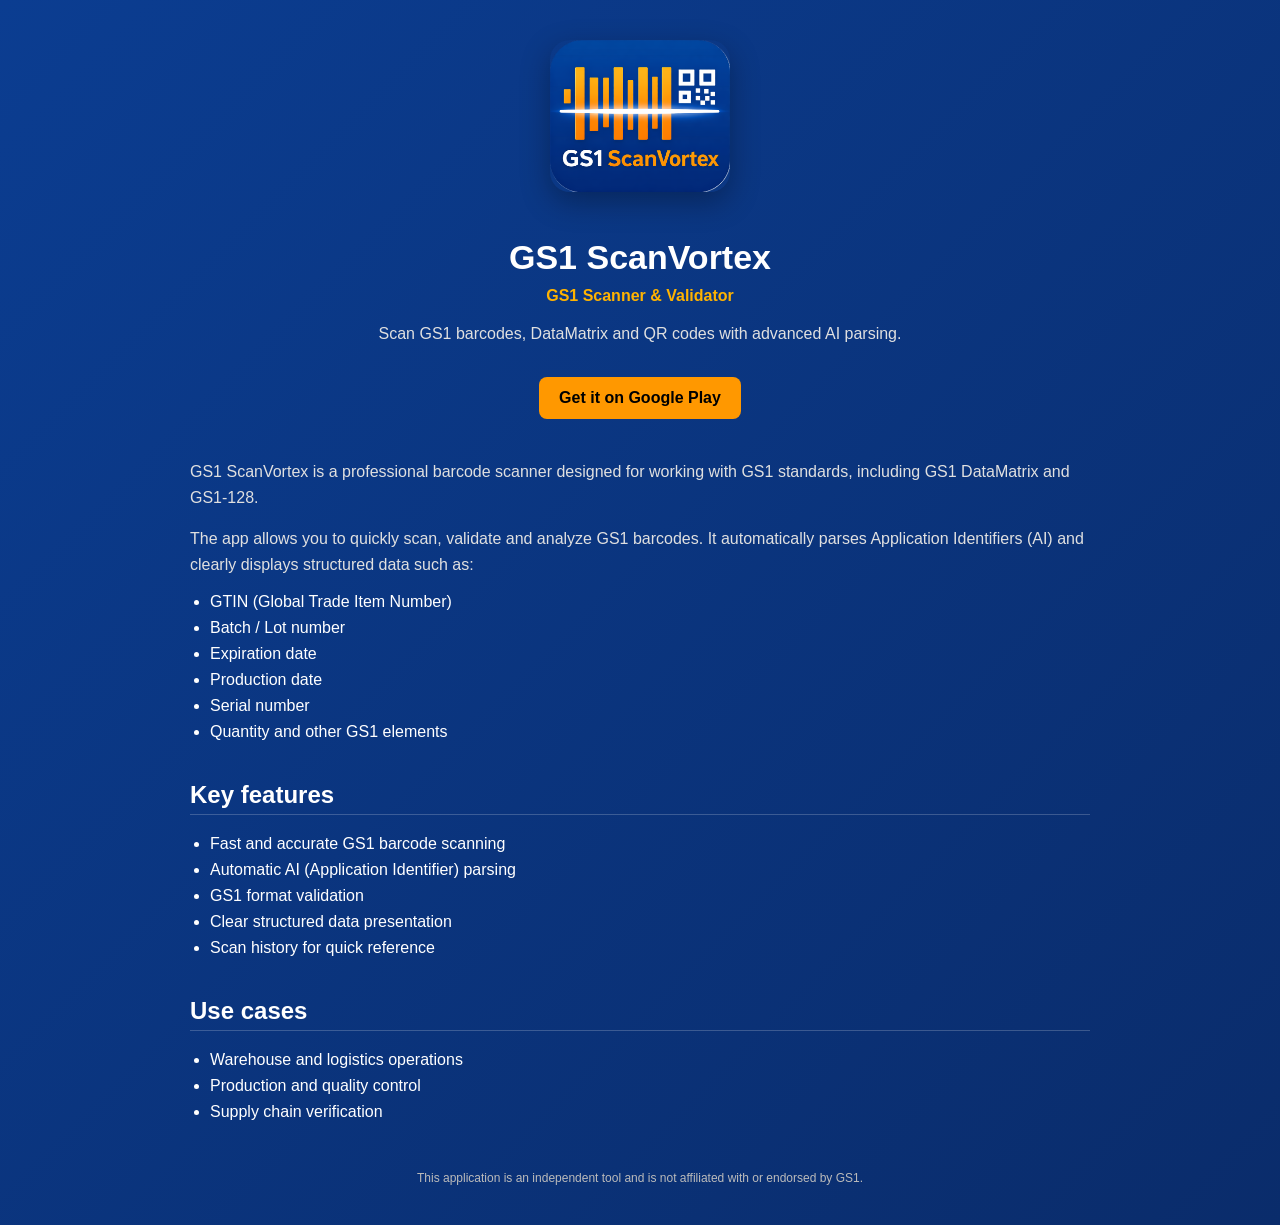
==== index.html @ d8eb54f7 "Add files via upload" ====
<!DOCTYPE html>
<html lang="en">
<head>
  <meta charset="UTF-8">
  <meta name="viewport" content="width=device-width, initial-scale=1.0">
  <title>GS1 ScanVortex</title>

  <style>
    body {
      margin: 0;
      font-family: Arial, sans-serif;
      background: linear-gradient(135deg, #0b3d91, #0a2c6b);
      color: white;
      text-align: center;
    }

    .container {
      max-width: 900px;
      margin: auto;
      padding: 40px 20px;
    }

    img {
      width: 180px;
      border-radius: 20px;
      margin-bottom: 20px;
      box-shadow: 0 10px 30px rgba(0,0,0,0.3);
    }

    h1 {
      margin-bottom: 10px;
      font-size: 34px;
    }

    .subtitle {
      color: #ffb300;
      font-weight: bold;
      margin-bottom: 10px;
    }

    p {
      line-height: 1.6;
      color: #e0e0e0;
    }

    .cta {
      margin-top: 20px;
    }

    .cta a {
      background: #ff9800;
      color: black;
      padding: 12px 20px;
      border-radius: 8px;
      text-decoration: none;
      font-weight: bold;
      display: inline-block;
      margin-top: 10px;
    }

    .section {
      margin-top: 40px;
      text-align: left;
    }

    h2 {
      border-bottom: 1px solid rgba(255,255,255,0.2);
      padding-bottom: 5px;
    }

    ul {
      padding-left: 20px;
    }

    li {
      margin-bottom: 8px;
    }

    .footer {
      margin-top: 50px;
      font-size: 12px;
      color: #bbb;
    }
  </style>
</head>
<body>

  <div class="container">

    <img src="appicon.png" alt="GS1 ScanVortex">

    <h1>GS1 ScanVortex</h1>

    <div class="subtitle">
      GS1 Scanner & Validator
    </div>

    <p>
      Scan GS1 barcodes, DataMatrix and QR codes with advanced AI parsing.
    </p>

    <div class="cta">
      <a href="https://play.google.com/store/apps/details?id=com.scanvertex.gs1" target="_blank">Get it on Google Play</a>
    </div>

    <div class="section">
      <p>
        GS1 ScanVortex is a professional barcode scanner designed for working with GS1 standards,
        including GS1 DataMatrix and GS1-128.
      </p>

      <p>
        The app allows you to quickly scan, validate and analyze GS1 barcodes. It automatically parses
        Application Identifiers (AI) and clearly displays structured data such as:
      </p>

      <ul>
        <li>GTIN (Global Trade Item Number)</li>
        <li>Batch / Lot number</li>
        <li>Expiration date</li>
        <li>Production date</li>
        <li>Serial number</li>
        <li>Quantity and other GS1 elements</li>
      </ul>
    </div>

    <div class="section">
      <h2>Key features</h2>
      <ul>
        <li>Fast and accurate GS1 barcode scanning</li>
        <li>Automatic AI (Application Identifier) parsing</li>
        <li>GS1 format validation</li>
        <li>Clear structured data presentation</li>
        <li>Scan history for quick reference</li>
      </ul>
    </div>

    <div class="section">
      <h2>Use cases</h2>
      <ul>
        <li>Warehouse and logistics operations</li>
        <li>Production and quality control</li>
        <li>Supply chain verification</li>
      </ul>
    </div>

    <div class="footer">
      This application is an independent tool and is not affiliated with or endorsed by GS1.
    </div>

  </div>

</body>
</html>
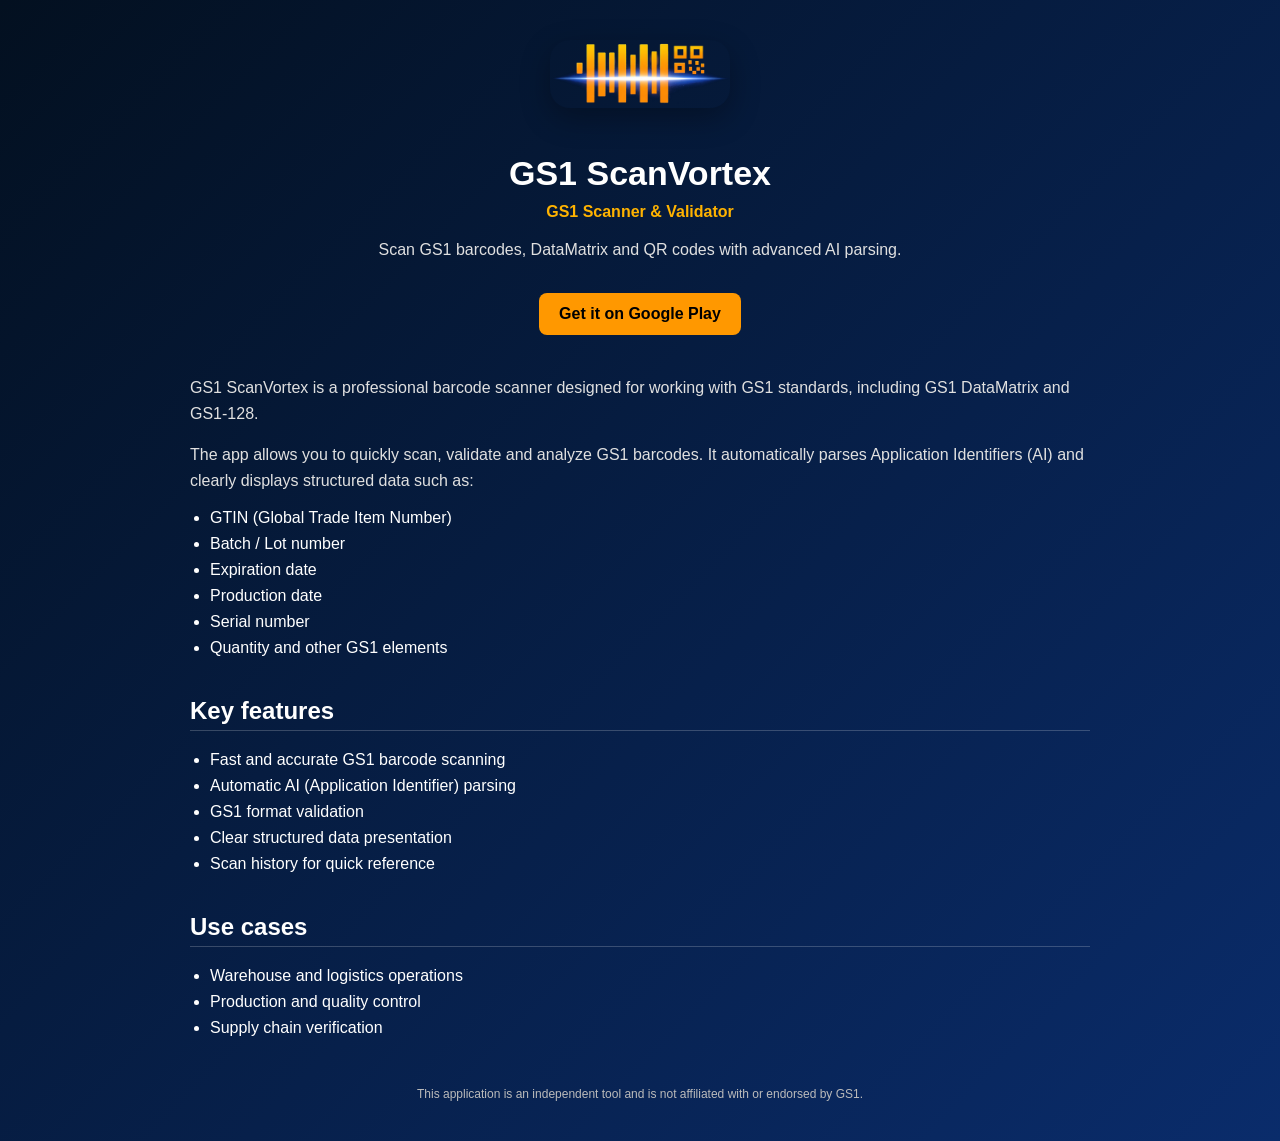
==== commit 478ea081: "Add files via upload" ====
--- a/index.html
+++ b/index.html
@@ -9,7 +9,7 @@
     body {
       margin: 0;
       font-family: Arial, sans-serif;
-      background: linear-gradient(135deg, #0b3d91, #0a2c6b);
+      background: linear-gradient(135deg, #031020, #0a2c6b);
       color: white;
       text-align: center;
     }
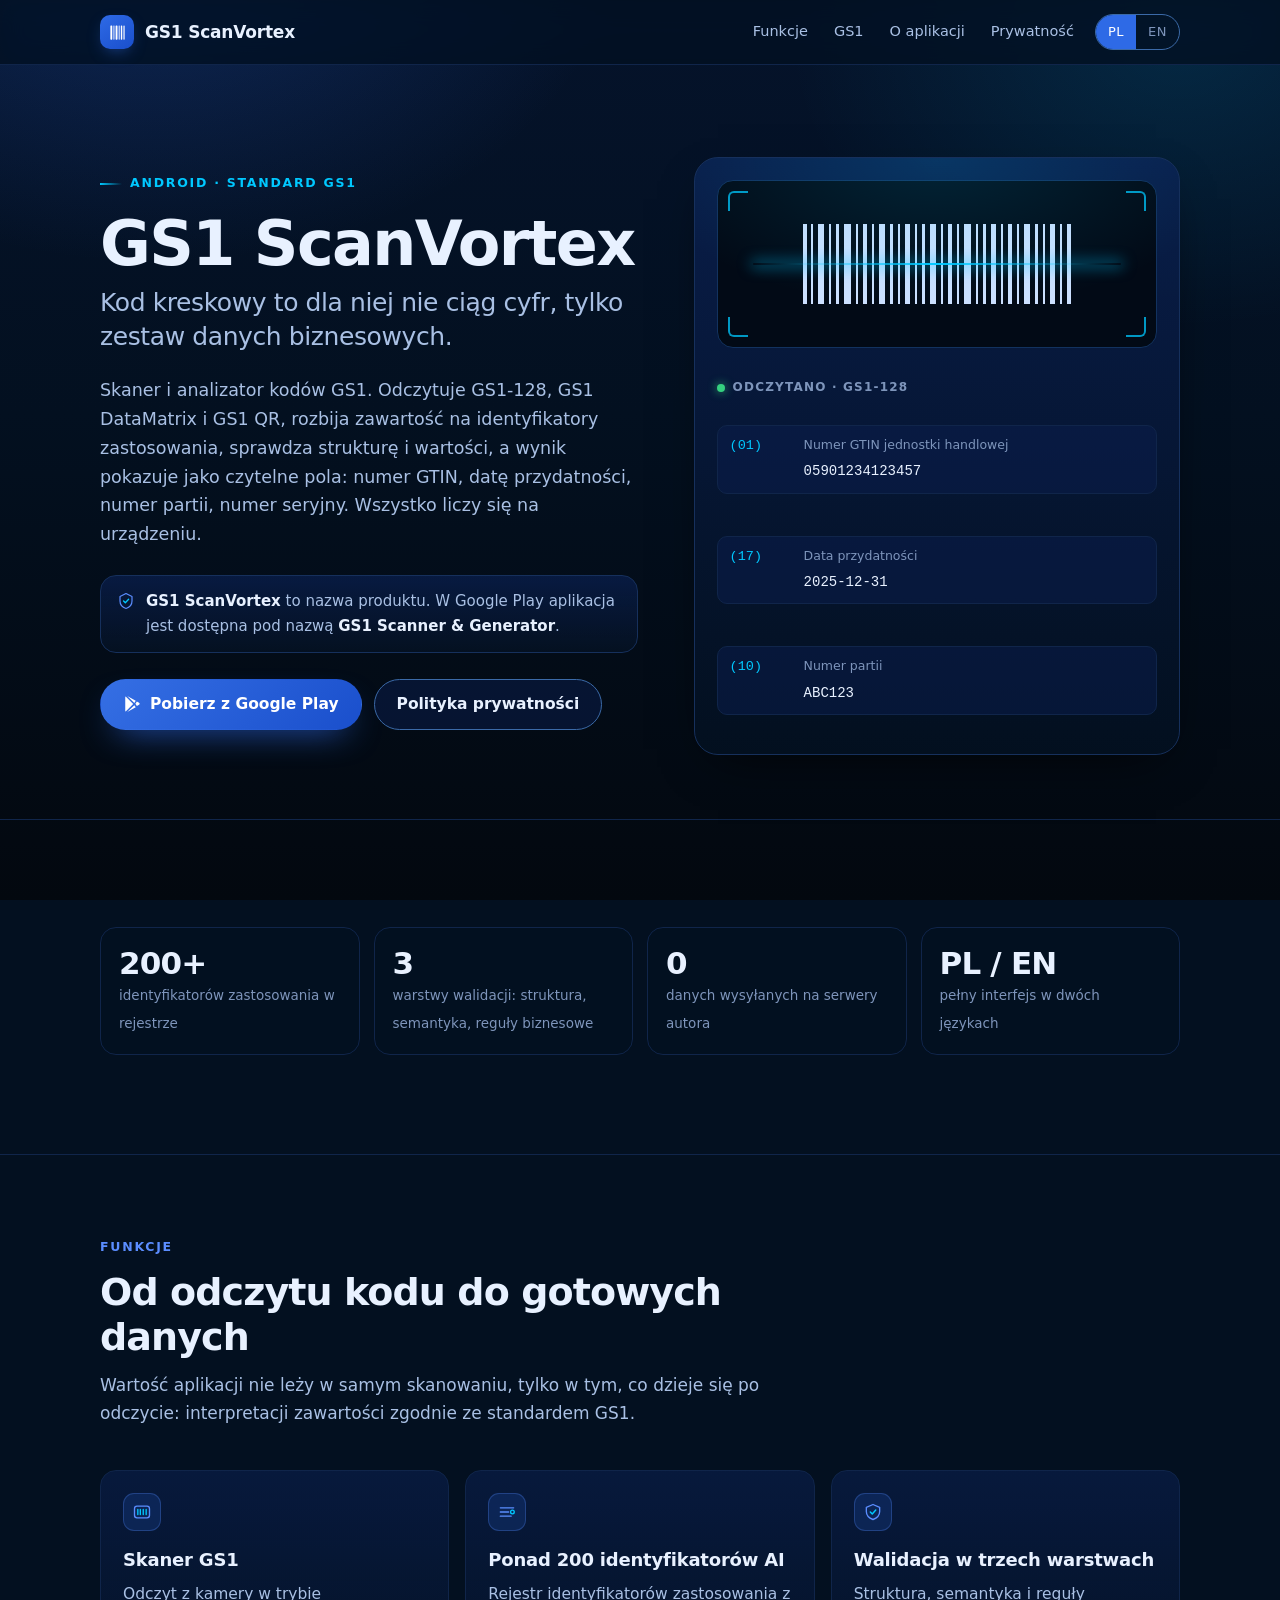
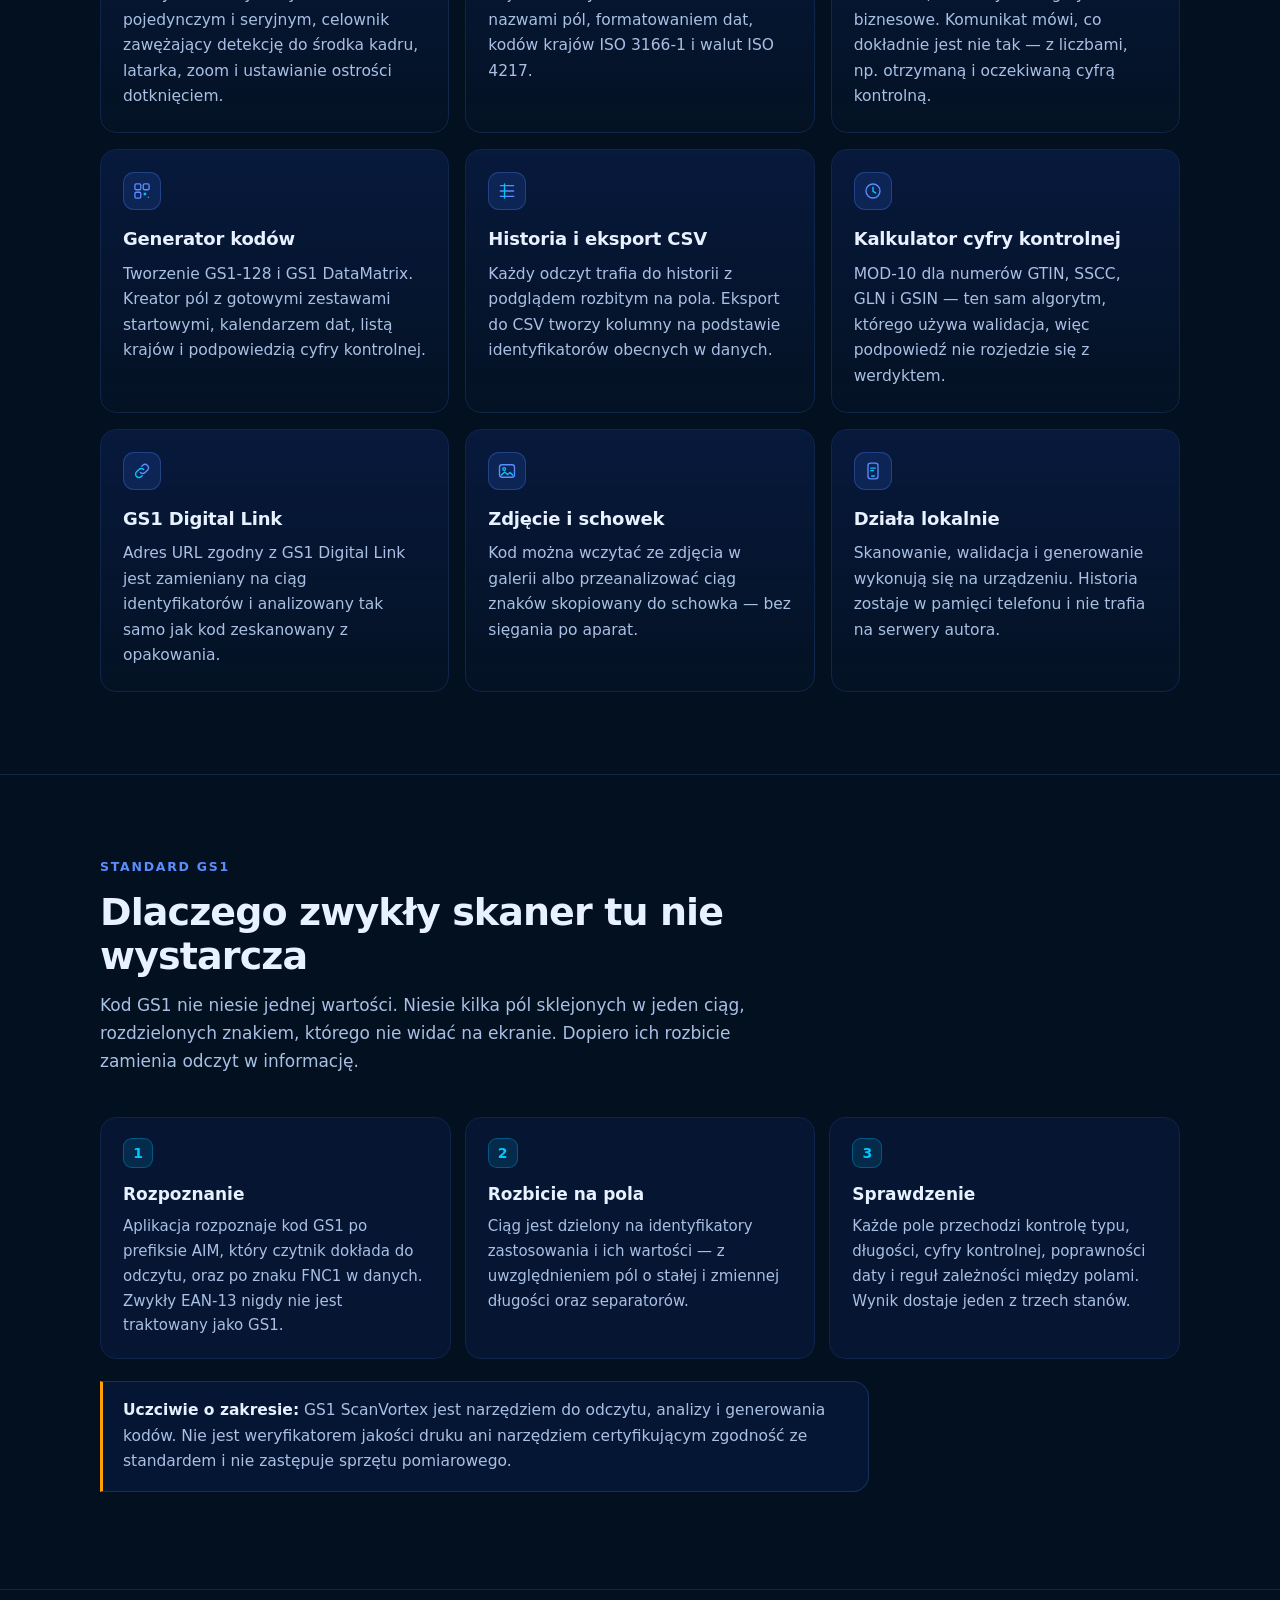
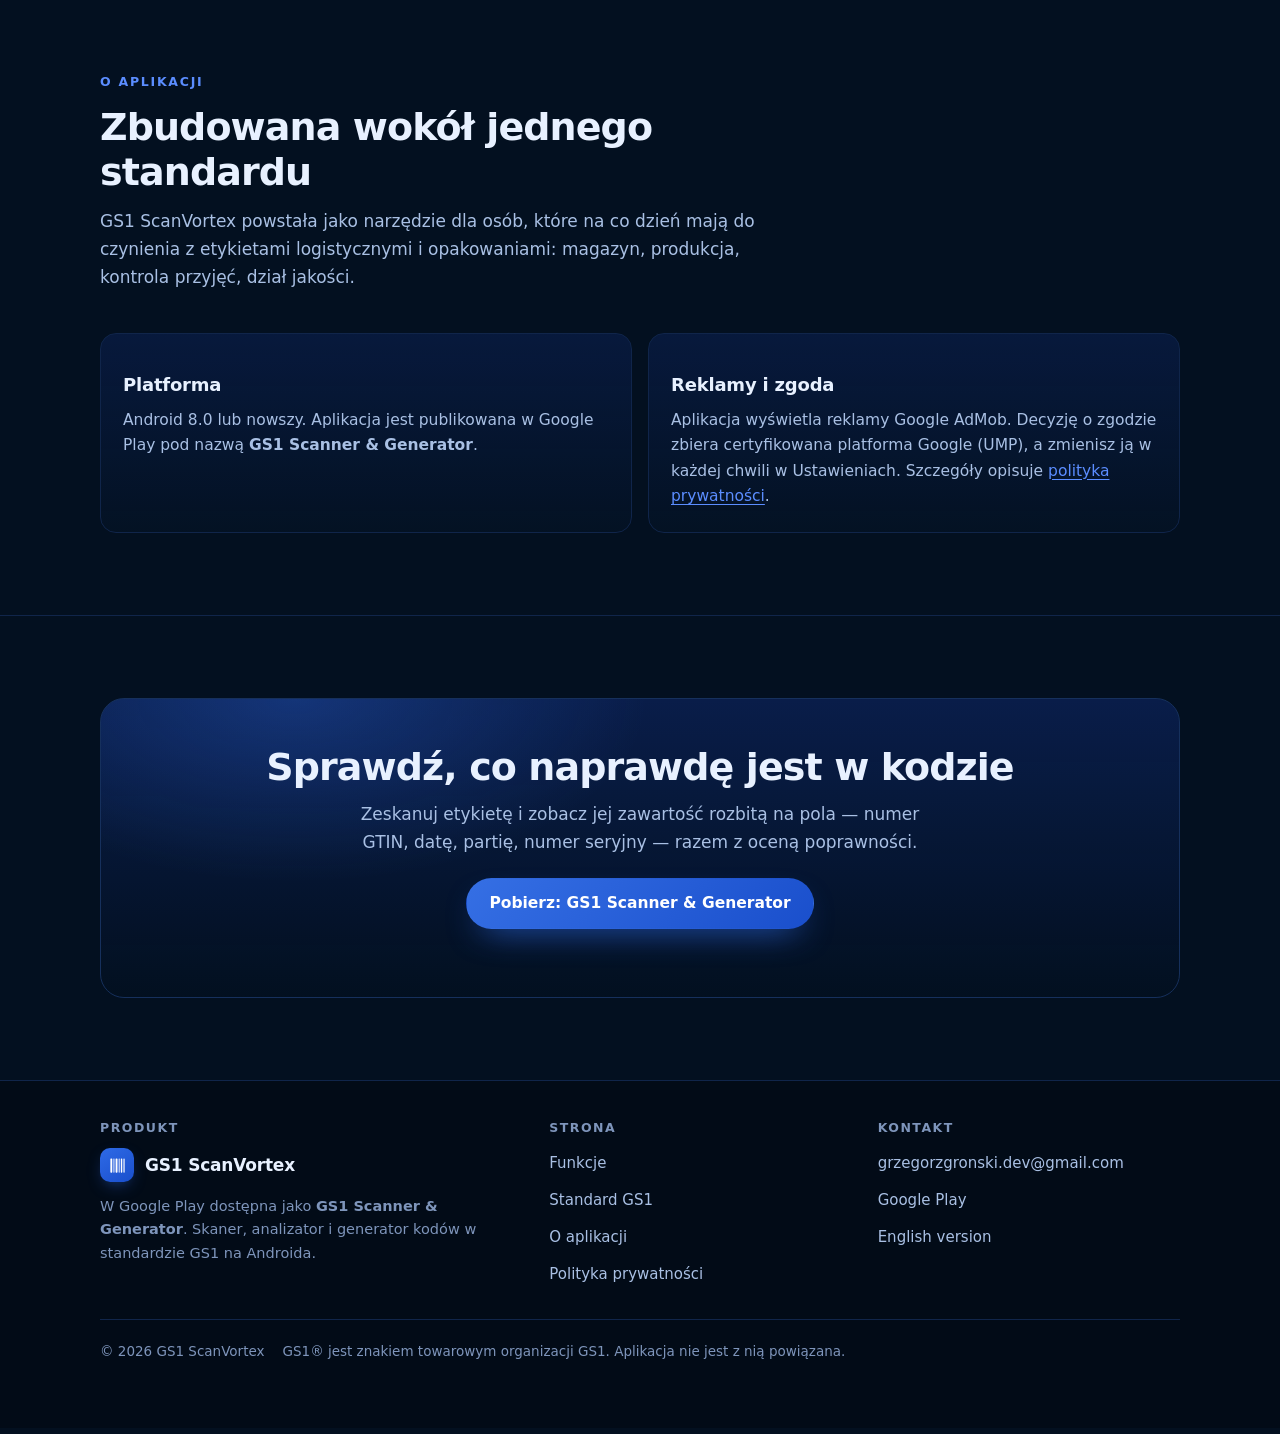
==== commit 4109e7c0: "Add files via upload" ====
--- a/index.html
+++ b/index.html
@@ -1,154 +1,367 @@
 <!DOCTYPE html>
-<html lang="en">
+<html lang="pl">
 <head>
-  <meta charset="UTF-8">
-  <meta name="viewport" content="width=device-width, initial-scale=1.0">
-  <title>GS1 ScanVortex</title>
-
-  <style>
-    body {
-      margin: 0;
-      font-family: Arial, sans-serif;
-      background: linear-gradient(135deg, #031020, #0a2c6b);
-      color: white;
-      text-align: center;
-    }
-
-    .container {
-      max-width: 900px;
-      margin: auto;
-      padding: 40px 20px;
-    }
-
-    img {
-      width: 180px;
-      border-radius: 20px;
-      margin-bottom: 20px;
-      box-shadow: 0 10px 30px rgba(0,0,0,0.3);
-    }
-
-    h1 {
-      margin-bottom: 10px;
-      font-size: 34px;
-    }
-
-    .subtitle {
-      color: #ffb300;
-      font-weight: bold;
-      margin-bottom: 10px;
-    }
-
-    p {
-      line-height: 1.6;
-      color: #e0e0e0;
-    }
-
-    .cta {
-      margin-top: 20px;
-    }
-
-    .cta a {
-      background: #ff9800;
-      color: black;
-      padding: 12px 20px;
-      border-radius: 8px;
-      text-decoration: none;
-      font-weight: bold;
-      display: inline-block;
-      margin-top: 10px;
-    }
-
-    .section {
-      margin-top: 40px;
-      text-align: left;
-    }
-
-    h2 {
-      border-bottom: 1px solid rgba(255,255,255,0.2);
-      padding-bottom: 5px;
-    }
-
-    ul {
-      padding-left: 20px;
-    }
-
-    li {
-      margin-bottom: 8px;
-    }
-
-    .footer {
-      margin-top: 50px;
-      font-size: 12px;
-      color: #bbb;
-    }
-  </style>
+<meta charset="utf-8">
+<meta name="viewport" content="width=device-width, initial-scale=1">
+<title>GS1 ScanVortex — skaner i generator kodów GS1 na Androida</title>
+<meta name="description" content="GS1 ScanVortex to skaner i analizator kodów GS1 na Androida: odczyt GS1-128, GS1 DataMatrix i GS1 QR, rozbicie na identyfikatory zastosowania, walidacja i generator. W Google Play jako GS1 Scanner &amp; Generator.">
+<meta name="color-scheme" content="dark">
+<meta name="theme-color" content="#031020">
+<link rel="icon" href="assets/favicon.svg" type="image/svg+xml">
+<link rel="stylesheet" href="assets/style.css">
+<link rel="alternate" hreflang="pl" href="index.html">
+<link rel="alternate" hreflang="en" href="en/index.html">
+<meta property="og:type" content="website">
+<meta property="og:title" content="GS1 ScanVortex — skaner i generator kodów GS1">
+<meta property="og:description" content="Odczyt i analiza kodów GS1 na Androidzie. W Google Play jako GS1 Scanner &amp; Generator.">
+<meta property="og:locale" content="pl_PL">
 </head>
 <body>
-
-  <div class="container">
-
-    <img src="appicon.png" alt="GS1 ScanVortex">
-
-    <h1>GS1 ScanVortex</h1>
-
-    <div class="subtitle">
-      GS1 Scanner & Validator
-    </div>
-
-    <p>
-      Scan GS1 barcodes, DataMatrix and QR codes with advanced AI parsing.
+<a class="skip" href="#main">Przejdź do treści</a>
+
+<header class="site-head">
+  <div class="shell head-row">
+    <a class="logo" href="index.html">
+      <span class="glyph" aria-hidden="true">
+        <svg viewBox="0 0 24 24"><g fill="#fff"><rect x="3" y="3" width="2.4" height="18" rx=".8"/><rect x="6.9" y="3" width="1.2" height="18" rx=".6"/><rect x="9.6" y="3" width="2.4" height="18" rx=".8"/><rect x="13.5" y="3" width="1.2" height="18" rx=".6"/><rect x="16.2" y="3" width="1.8" height="18" rx=".7"/><rect x="19.5" y="3" width="1.5" height="18" rx=".7"/></g></svg>
+      </span>
+      GS1 ScanVortex
+    </a>
+
+    <nav class="nav" aria-label="Główna">
+      <a href="#funkcje">Funkcje</a>
+      <a href="#gs1">GS1</a>
+      <a href="#o-aplikacji">O aplikacji</a>
+      <a href="privacy.html">Prywatność</a>
+      <span class="lang">
+        <a href="index.html" aria-current="true" hreflang="pl">PL</a>
+        <a href="en/index.html" hreflang="en">EN</a>
+      </span>
+    </nav>
+  </div>
+</header>
+
+<main id="main">
+
+  <!-- ------------------------------------------------------------- hero -->
+  <section class="hero">
+    <div class="shell hero-grid">
+      <div>
+        <p class="eyebrow">Android · standard GS1</p>
+        <h1>GS1 ScanVortex</h1>
+        <p class="h1-sub">Kod kreskowy to dla niej nie ciąg cyfr, tylko zestaw danych biznesowych.</p>
+        <p class="lead">
+          Skaner i analizator kodów GS1. Odczytuje GS1-128, GS1 DataMatrix i GS1 QR,
+          rozbija zawartość na identyfikatory zastosowania, sprawdza strukturę i wartości,
+          a wynik pokazuje jako czytelne pola: numer GTIN, datę przydatności, numer partii,
+          numer seryjny. Wszystko liczy się na urządzeniu.
+        </p>
+
+        <p class="store-note">
+          <svg viewBox="0 0 24 24" fill="none" aria-hidden="true"><path d="M12 2 4 6v6c0 5 3.4 8.6 8 10 4.6-1.4 8-5 8-10V6l-8-4Z" stroke="#5B8DFF" stroke-width="1.6" stroke-linejoin="round"/><path d="m8.8 12 2.3 2.3 4.4-4.6" stroke="#00C8FF" stroke-width="1.8" stroke-linecap="round" stroke-linejoin="round"/></svg>
+          <span>
+            <strong>GS1 ScanVortex</strong> to nazwa produktu.
+            W Google Play aplikacja jest dostępna pod nazwą
+            <strong>GS1 Scanner &amp; Generator</strong>.
+          </span>
+        </p>
+
+        <p class="cta-row">
+          <a class="btn btn-primary" href="https://play.google.com/store/apps/details?id=com.scanvertex.gs1" rel="noopener noreferrer" target="_blank">
+            <svg viewBox="0 0 24 24" fill="currentColor" aria-hidden="true"><path d="M3.6 2.1a1 1 0 0 0-.6.9v18a1 1 0 0 0 .6.9l10-9.9-10-9.9Zm11.5 8.4L5.6 1.2 17 7.6l-1.9 2.9Zm0 3 1.9 2.9L5.6 22.8l9.5-9.3ZM18.5 8.5l2.9 1.7a1.6 1.6 0 0 1 0 2.8l-2.9 1.7-2-3.1 2-3.1Z"/></svg>
+            Pobierz z Google Play
+          </a>
+          <a class="btn btn-ghost" href="privacy.html">Polityka prywatności</a>
+        </p>
+      </div>
+
+      <!-- Ilustracja: ramka skanowania + odczytane pola. Czysty SVG i CSS. -->
+      <div class="scan-art" aria-hidden="true">
+        <div class="scan-frame">
+          <span class="corner tl"></span><span class="corner tr"></span>
+          <span class="corner bl"></span><span class="corner br"></span>
+          <span class="scan-line"></span>
+          <svg class="bars" viewBox="0 0 280 88" role="presentation">
+            <g fill="#CCE0FF">
+              <rect x="6" y="4" width="4" height="80"/><rect x="14" y="4" width="2" height="80"/>
+              <rect x="21" y="4" width="6" height="80"/><rect x="32" y="4" width="2" height="80"/>
+              <rect x="39" y="4" width="3" height="80"/><rect x="47" y="4" width="7" height="80"/>
+              <rect x="59" y="4" width="2" height="80"/><rect x="66" y="4" width="4" height="80"/>
+              <rect x="75" y="4" width="2" height="80"/><rect x="82" y="4" width="6" height="80"/>
+              <rect x="93" y="4" width="3" height="80"/><rect x="101" y="4" width="2" height="80"/>
+              <rect x="108" y="4" width="5" height="80"/><rect x="118" y="4" width="2" height="80"/>
+              <rect x="125" y="4" width="3" height="80"/><rect x="133" y="4" width="6" height="80"/>
+              <rect x="144" y="4" width="2" height="80"/><rect x="151" y="4" width="4" height="80"/>
+              <rect x="160" y="4" width="2" height="80"/><rect x="167" y="4" width="7" height="80"/>
+              <rect x="179" y="4" width="2" height="80"/><rect x="186" y="4" width="3" height="80"/>
+              <rect x="194" y="4" width="5" height="80"/><rect x="204" y="4" width="2" height="80"/>
+              <rect x="211" y="4" width="4" height="80"/><rect x="220" y="4" width="2" height="80"/>
+              <rect x="227" y="4" width="6" height="80"/><rect x="238" y="4" width="3" height="80"/>
+              <rect x="246" y="4" width="2" height="80"/><rect x="253" y="4" width="5" height="80"/>
+              <rect x="263" y="4" width="2" height="80"/><rect x="270" y="4" width="4" height="80"/>
+            </g>
+          </svg>
+        </div>
+
+        <div class="parsed">
+          <p class="parsed-head"><span class="dot-ok"></span> Odczytano · GS1-128</p>
+          <p class="ai-row"><span class="ai">(01)</span><span><span class="label">Numer GTIN jednostki handlowej</span><span class="value">05901234123457</span></span></p>
+          <p class="ai-row"><span class="ai">(17)</span><span><span class="label">Data przydatności</span><span class="value">2025-12-31</span></span></p>
+          <p class="ai-row"><span class="ai">(10)</span><span><span class="label">Numer partii</span><span class="value">ABC123</span></span></p>
+        </div>
+      </div>
+    </div>
+  </section>
+
+  <!-- ------------------------------------------------------------ liczby -->
+  <section aria-label="Aplikacja w liczbach">
+    <div class="shell">
+      <div class="stats">
+        <p class="stat"><b>200+</b><span>identyfikatorów zastosowania w rejestrze</span></p>
+        <p class="stat"><b>3</b><span>warstwy walidacji: struktura, semantyka, reguły biznesowe</span></p>
+        <p class="stat"><b>0</b><span>danych wysyłanych na serwery autora</span></p>
+        <p class="stat"><b>PL / EN</b><span>pełny interfejs w dwóch językach</span></p>
+      </div>
+    </div>
+  </section>
+
+  <!-- ----------------------------------------------------------- funkcje -->
+  <section id="funkcje">
+    <div class="shell">
+      <div class="sec-head">
+        <p class="kicker">Funkcje</p>
+        <h2>Od odczytu kodu do gotowych danych</h2>
+        <p>
+          Wartość aplikacji nie leży w samym skanowaniu, tylko w tym, co dzieje się
+          po odczycie: interpretacji zawartości zgodnie ze standardem GS1.
+        </p>
+      </div>
+
+      <div class="grid cols-3">
+        <article class="card">
+          <span class="icon" aria-hidden="true"><svg viewBox="0 0 24 24" fill="none"><rect x="3" y="5" width="18" height="14" rx="3" stroke="#5B8DFF" stroke-width="1.6"/><path d="M7 9v6M10 9v6M13.5 9v6M17 9v6" stroke="#00C8FF" stroke-width="1.6" stroke-linecap="round"/></svg></span>
+          <h3>Skaner GS1</h3>
+          <p>
+            Odczyt z kamery w trybie pojedynczym i seryjnym, celownik zawężający detekcję
+            do środka kadru, latarka, zoom i ustawianie ostrości dotknięciem.
+          </p>
+        </article>
+
+        <article class="card">
+          <span class="icon" aria-hidden="true"><svg viewBox="0 0 24 24" fill="none"><path d="M4 7h16M4 12h10M4 17h13" stroke="#5B8DFF" stroke-width="1.6" stroke-linecap="round"/><circle cx="18.5" cy="12" r="2.2" stroke="#00C8FF" stroke-width="1.6"/></svg></span>
+          <h3>Ponad 200 identyfikatorów AI</h3>
+          <p>
+            Rejestr identyfikatorów zastosowania z nazwami pól, formatowaniem dat,
+            kodów krajów ISO 3166-1 i walut ISO 4217.
+          </p>
+        </article>
+
+        <article class="card">
+          <span class="icon" aria-hidden="true"><svg viewBox="0 0 24 24" fill="none"><path d="M12 3 4 6.4v5c0 4.6 3.2 7.9 8 9.6 4.8-1.7 8-5 8-9.6v-5L12 3Z" stroke="#5B8DFF" stroke-width="1.6" stroke-linejoin="round"/><path d="m8.8 12 2.3 2.3 4.2-4.6" stroke="#00C8FF" stroke-width="1.8" stroke-linecap="round" stroke-linejoin="round"/></svg></span>
+          <h3>Walidacja w trzech warstwach</h3>
+          <p>
+            Struktura, semantyka i reguły biznesowe. Komunikat mówi, co dokładnie jest nie tak —
+            z liczbami, np. otrzymaną i oczekiwaną cyfrą kontrolną.
+          </p>
+        </article>
+
+        <article class="card">
+          <span class="icon" aria-hidden="true"><svg viewBox="0 0 24 24" fill="none"><rect x="3.5" y="3.5" width="7" height="7" rx="1.5" stroke="#5B8DFF" stroke-width="1.6"/><rect x="13.5" y="3.5" width="7" height="7" rx="1.5" stroke="#5B8DFF" stroke-width="1.6"/><rect x="3.5" y="13.5" width="7" height="7" rx="1.5" stroke="#5B8DFF" stroke-width="1.6"/><path d="M14 14h3v3h-3zM19 19h1.5v1.5H19z" fill="#00C8FF"/></svg></span>
+          <h3>Generator kodów</h3>
+          <p>
+            Tworzenie GS1-128 i GS1 DataMatrix. Kreator pól z gotowymi zestawami startowymi,
+            kalendarzem dat, listą krajów i podpowiedzią cyfry kontrolnej.
+          </p>
+        </article>
+
+        <article class="card">
+          <span class="icon" aria-hidden="true"><svg viewBox="0 0 24 24" fill="none"><path d="M4 5.5h16M4 12h16M4 18.5h16" stroke="#5B8DFF" stroke-width="1.6" stroke-linecap="round"/><path d="M9 3.5v17" stroke="#00C8FF" stroke-width="1.6" stroke-linecap="round"/></svg></span>
+          <h3>Historia i eksport CSV</h3>
+          <p>
+            Każdy odczyt trafia do historii z podglądem rozbitym na pola. Eksport do CSV
+            tworzy kolumny na podstawie identyfikatorów obecnych w danych.
+          </p>
+        </article>
+
+        <article class="card">
+          <span class="icon" aria-hidden="true"><svg viewBox="0 0 24 24" fill="none"><circle cx="12" cy="12" r="8.4" stroke="#5B8DFF" stroke-width="1.6"/><path d="M12 7.4v5l3.2 1.9" stroke="#00C8FF" stroke-width="1.7" stroke-linecap="round" stroke-linejoin="round"/></svg></span>
+          <h3>Kalkulator cyfry kontrolnej</h3>
+          <p>
+            MOD-10 dla numerów GTIN, SSCC, GLN i GSIN — ten sam algorytm, którego używa
+            walidacja, więc podpowiedź nie rozjedzie się z werdyktem.
+          </p>
+        </article>
+
+        <article class="card">
+          <span class="icon" aria-hidden="true"><svg viewBox="0 0 24 24" fill="none"><path d="M10 13.8a4 4 0 0 0 5.7 0l2.8-2.8a4 4 0 0 0-5.7-5.7l-1.1 1.1" stroke="#5B8DFF" stroke-width="1.6" stroke-linecap="round"/><path d="M14 10.2a4 4 0 0 0-5.7 0l-2.8 2.8a4 4 0 1 0 5.7 5.7l1.1-1.1" stroke="#00C8FF" stroke-width="1.6" stroke-linecap="round"/></svg></span>
+          <h3>GS1 Digital Link</h3>
+          <p>
+            Adres URL zgodny z GS1 Digital Link jest zamieniany na ciąg identyfikatorów
+            i analizowany tak samo jak kod zeskanowany z opakowania.
+          </p>
+        </article>
+
+        <article class="card">
+          <span class="icon" aria-hidden="true"><svg viewBox="0 0 24 24" fill="none"><rect x="3" y="4.5" width="18" height="15" rx="3" stroke="#5B8DFF" stroke-width="1.6"/><circle cx="8.6" cy="9.6" r="1.7" stroke="#00C8FF" stroke-width="1.5"/><path d="m4.5 17.5 4.7-4.3 3.4 3 3-2.4 3.9 3.7" stroke="#00C8FF" stroke-width="1.6" stroke-linejoin="round"/></svg></span>
+          <h3>Zdjęcie i schowek</h3>
+          <p>
+            Kod można wczytać ze zdjęcia w galerii albo przeanalizować ciąg znaków
+            skopiowany do schowka — bez sięgania po aparat.
+          </p>
+        </article>
+
+        <article class="card">
+          <span class="icon" aria-hidden="true"><svg viewBox="0 0 24 24" fill="none"><rect x="6" y="2.6" width="12" height="18.8" rx="3" stroke="#5B8DFF" stroke-width="1.6"/><path d="M10.4 18h3.2" stroke="#00C8FF" stroke-width="1.6" stroke-linecap="round"/><path d="M9.2 8.4h5.6M9.2 11.4h3.4" stroke="#00C8FF" stroke-width="1.5" stroke-linecap="round"/></svg></span>
+          <h3>Działa lokalnie</h3>
+          <p>
+            Skanowanie, walidacja i generowanie wykonują się na urządzeniu.
+            Historia zostaje w pamięci telefonu i nie trafia na serwery autora.
+          </p>
+        </article>
+      </div>
+    </div>
+  </section>
+
+  <!-- --------------------------------------------------------------- GS1 -->
+  <section id="gs1">
+    <div class="shell">
+      <div class="sec-head">
+        <p class="kicker">Standard GS1</p>
+        <h2>Dlaczego zwykły skaner tu nie wystarcza</h2>
+        <p>
+          Kod GS1 nie niesie jednej wartości. Niesie kilka pól sklejonych w jeden ciąg,
+          rozdzielonych znakiem, którego nie widać na ekranie. Dopiero ich rozbicie
+          zamienia odczyt w informację.
+        </p>
+      </div>
+
+      <div class="steps">
+        <article class="step">
+          <h3>Rozpoznanie</h3>
+          <p>
+            Aplikacja rozpoznaje kod GS1 po prefiksie AIM, który czytnik dokłada do odczytu,
+            oraz po znaku FNC1 w danych. Zwykły EAN-13 nigdy nie jest traktowany jako GS1.
+          </p>
+        </article>
+        <article class="step">
+          <h3>Rozbicie na pola</h3>
+          <p>
+            Ciąg jest dzielony na identyfikatory zastosowania i ich wartości —
+            z uwzględnieniem pól o stałej i zmiennej długości oraz separatorów.
+          </p>
+        </article>
+        <article class="step">
+          <h3>Sprawdzenie</h3>
+          <p>
+            Każde pole przechodzi kontrolę typu, długości, cyfry kontrolnej, poprawności daty
+            i reguł zależności między polami. Wynik dostaje jeden z trzech stanów.
+          </p>
+        </article>
+      </div>
+
+      <p class="callout" style="margin-top:22px">
+        <strong>Uczciwie o zakresie:</strong> GS1 ScanVortex jest narzędziem do odczytu,
+        analizy i generowania kodów. Nie jest weryfikatorem jakości druku ani narzędziem
+        certyfikującym zgodność ze standardem i nie zastępuje sprzętu pomiarowego.
+      </p>
+    </div>
+  </section>
+
+  <!-- -------------------------------------------------------- o aplikacji -->
+  <section id="o-aplikacji">
+    <div class="shell">
+      <div class="sec-head">
+        <p class="kicker">O aplikacji</p>
+        <h2>Zbudowana wokół jednego standardu</h2>
+        <p>
+          GS1 ScanVortex powstała jako narzędzie dla osób, które na co dzień mają do czynienia
+          z etykietami logistycznymi i opakowaniami: magazyn, produkcja, kontrola przyjęć,
+          dział jakości.
+        </p>
+      </div>
+
+      <div class="grid">
+        <article class="card">
+          <h3>Platforma</h3>
+          <p>
+            Android 8.0 lub nowszy. Aplikacja jest publikowana w Google Play
+            pod nazwą <strong>GS1 Scanner &amp; Generator</strong>.
+          </p>
+        </article>
+        <article class="card">
+          <h3>Reklamy i zgoda</h3>
+          <p>
+            Aplikacja wyświetla reklamy Google AdMob. Decyzję o zgodzie zbiera certyfikowana
+            platforma Google (UMP), a zmienisz ją w każdej chwili w Ustawieniach. Szczegóły
+            opisuje <a href="privacy.html">polityka prywatności</a>.
+          </p>
+        </article>
+      </div>
+    </div>
+  </section>
+
+  <!-- ---------------------------------------------------------------- CTA -->
+  <section>
+    <div class="shell">
+      <div class="cta-band">
+        <h2>Sprawdź, co naprawdę jest w kodzie</h2>
+        <p>
+          Zeskanuj etykietę i zobacz jej zawartość rozbitą na pola — numer GTIN, datę,
+          partię, numer seryjny — razem z oceną poprawności.
+        </p>
+        <p class="cta-row">
+          <a class="btn btn-primary" href="https://play.google.com/store/apps/details?id=com.scanvertex.gs1" rel="noopener noreferrer" target="_blank">
+            Pobierz: GS1 Scanner &amp; Generator
+          </a>
+        </p>
+      </div>
+    </div>
+  </section>
+
+</main>
+
+<footer class="site-foot">
+  <div class="shell">
+    <div class="foot-grid">
+      <div class="foot-brand">
+        <h2>Produkt</h2>
+        <a class="logo" href="index.html">
+          <span class="glyph" aria-hidden="true">
+            <svg viewBox="0 0 24 24"><g fill="#fff"><rect x="3" y="3" width="2.4" height="18" rx=".8"/><rect x="6.9" y="3" width="1.2" height="18" rx=".6"/><rect x="9.6" y="3" width="2.4" height="18" rx=".8"/><rect x="13.5" y="3" width="1.2" height="18" rx=".6"/><rect x="16.2" y="3" width="1.8" height="18" rx=".7"/><rect x="19.5" y="3" width="1.5" height="18" rx=".7"/></g></svg>
+          </span>
+          GS1 ScanVortex
+        </a>
+        <p>
+          W Google Play dostępna jako <strong>GS1 Scanner &amp; Generator</strong>.
+          Skaner, analizator i generator kodów w standardzie GS1 na Androida.
+        </p>
+      </div>
+
+      <div>
+        <h2>Strona</h2>
+        <ul class="foot-list">
+          <li><a href="#funkcje">Funkcje</a></li>
+          <li><a href="#gs1">Standard GS1</a></li>
+          <li><a href="#o-aplikacji">O aplikacji</a></li>
+          <li><a href="privacy.html">Polityka prywatności</a></li>
+        </ul>
+      </div>
+
+      <div>
+        <h2>Kontakt</h2>
+        <ul class="foot-list">
+          <li><a href="mailto:grzegorzgronski.dev@gmail.com">grzegorzgronski.dev@gmail.com</a></li>
+          <li><a href="https://play.google.com/store/apps/details?id=com.scanvertex.gs1" rel="noopener noreferrer" target="_blank">Google Play</a></li>
+          <li><a href="en/index.html" hreflang="en">English version</a></li>
+        </ul>
+      </div>
+    </div>
+
+    <p class="foot-bottom">
+      <span>© 2026 GS1 ScanVortex</span>
+      <span>GS1® jest znakiem towarowym organizacji GS1. Aplikacja nie jest z nią powiązana.</span>
     </p>
-
-    <div class="cta">
-      <a href="https://play.google.com/store/apps/details?id=com.scanvertex.gs1" target="_blank">Get it on Google Play</a>
-    </div>
-
-    <div class="section">
-      <p>
-        GS1 ScanVortex is a professional barcode scanner designed for working with GS1 standards,
-        including GS1 DataMatrix and GS1-128.
-      </p>
-
-      <p>
-        The app allows you to quickly scan, validate and analyze GS1 barcodes. It automatically parses
-        Application Identifiers (AI) and clearly displays structured data such as:
-      </p>
-
-      <ul>
-        <li>GTIN (Global Trade Item Number)</li>
-        <li>Batch / Lot number</li>
-        <li>Expiration date</li>
-        <li>Production date</li>
-        <li>Serial number</li>
-        <li>Quantity and other GS1 elements</li>
-      </ul>
-    </div>
-
-    <div class="section">
-      <h2>Key features</h2>
-      <ul>
-        <li>Fast and accurate GS1 barcode scanning</li>
-        <li>Automatic AI (Application Identifier) parsing</li>
-        <li>GS1 format validation</li>
-        <li>Clear structured data presentation</li>
-        <li>Scan history for quick reference</li>
-      </ul>
-    </div>
-
-    <div class="section">
-      <h2>Use cases</h2>
-      <ul>
-        <li>Warehouse and logistics operations</li>
-        <li>Production and quality control</li>
-        <li>Supply chain verification</li>
-      </ul>
-    </div>
-
-    <div class="footer">
-      This application is an independent tool and is not affiliated with or endorsed by GS1.
-    </div>
-
   </div>
-
+</footer>
 </body>
 </html>
--- a/assets/style.css
+++ b/assets/style.css
@@ -0,0 +1,655 @@
+/* ============================================================================
+   GS1 ScanVortex — strona produktowa
+   Paleta wyprowadzona z UI/AppColors.cs aplikacji:
+   PageBottomDark #031020, PageTopDark #0A1F4E, PrimaryLight #2E6AE6,
+   PrimaryDark #1A4FCC, ScannerCyan #00C8FF, AccentOrange #FFA000,
+   TextPrimaryDark #CCE0FF.
+   Bez frameworka, bez czcionek z CDN, bez JavaScriptu.
+   ========================================================================= */
+
+:root {
+  --ink-900: #03080f;
+  --ink-850: #031020;
+  --ink-800: #061529;
+  --ink-700: #0a1f4e;
+  --line: #16305c;
+  --line-soft: #10254a;
+  /* Obramowanie KONTROLEK musi mieć >= 3:1 wobec tła (WCAG 1.4.11);
+     --line i --line-soft są dekoracyjne i tego progu nie spełniają. */
+  --line-ctl: #3b6aa8;
+
+  --text: #e8f1ff;
+  --text-dim: #a9c0e4;
+  --text-faint: #7e95bb;
+
+  --brand: #2e6ae6;
+  --brand-bright: #5b8dff;
+  --brand-deep: #1a4fcc;
+  --cyan: #00c8ff;
+  --amber: #ffa000;
+
+  --radius-s: 10px;
+  --radius: 16px;
+  --radius-l: 24px;
+
+  --shell: 1120px;
+  --gutter: 20px;
+
+  --shadow-lift: 0 18px 50px -24px rgba(0, 0, 0, .9);
+  --ring: 0 0 0 3px rgba(91, 141, 255, .45);
+}
+
+*,
+*::before,
+*::after { box-sizing: border-box; }
+
+html {
+  -webkit-text-size-adjust: 100%;
+  scroll-behavior: smooth;
+}
+
+@media (prefers-reduced-motion: reduce) {
+  html { scroll-behavior: auto; }
+  *, *::before, *::after {
+    animation-duration: .001ms !important;
+    animation-iteration-count: 1 !important;
+    transition-duration: .001ms !important;
+  }
+}
+
+body {
+  margin: 0;
+  background: var(--ink-850);
+  color: var(--text);
+  font-family: system-ui, -apple-system, "Segoe UI", Roboto, "Helvetica Neue", Arial, sans-serif;
+  font-size: 17px;
+  line-height: 1.65;
+  overflow-x: hidden;
+  -webkit-font-smoothing: antialiased;
+}
+
+/* Poświata tła — dwa miękkie źródła światła, bez obrazów rastrowych. */
+body::before {
+  content: "";
+  position: fixed;
+  inset: 0;
+  z-index: -1;
+  pointer-events: none;
+  background:
+    radial-gradient(70ch 50ch at 12% -8%, rgba(46, 106, 230, .26), transparent 62%),
+    radial-gradient(60ch 45ch at 92% 4%, rgba(0, 200, 255, .12), transparent 60%),
+    linear-gradient(180deg, #05132b 0%, var(--ink-850) 46%, var(--ink-900) 100%);
+}
+
+img, svg { max-width: 100%; }
+
+a { color: var(--brand-bright); text-underline-offset: 3px; }
+a:hover { color: #8db1ff; }
+
+:focus-visible {
+  outline: none;
+  box-shadow: var(--ring);
+  border-radius: 6px;
+}
+
+.shell {
+  width: 100%;
+  max-width: var(--shell);
+  margin: 0 auto;
+  padding-inline: var(--gutter);
+}
+
+.skip {
+  position: absolute;
+  left: -9999px;
+  top: 0;
+  background: var(--brand);
+  color: #fff;
+  padding: 10px 16px;
+  border-radius: 0 0 var(--radius-s) 0;
+  z-index: 50;
+}
+.skip:focus { left: 0; }
+
+/* ---------------------------------------------------------------- nagłówek */
+
+.site-head {
+  position: sticky;
+  top: 0;
+  z-index: 40;
+  background: rgba(3, 16, 32, .82);
+  backdrop-filter: saturate(150%) blur(12px);
+  border-bottom: 1px solid var(--line-soft);
+}
+
+.head-row {
+  display: flex;
+  align-items: center;
+  gap: 16px;
+  min-height: 64px;
+  flex-wrap: wrap;
+  padding-block: 10px;
+}
+
+.logo {
+  display: inline-flex;
+  align-items: center;
+  gap: 11px;
+  text-decoration: none;
+  color: var(--text);
+  font-weight: 650;
+  letter-spacing: -.2px;
+  font-size: 17px;
+  white-space: nowrap;
+}
+.logo .glyph {
+  width: 34px;
+  height: 34px;
+  flex: 0 0 34px;
+  border-radius: 10px;
+  background: linear-gradient(145deg, var(--brand) 0%, var(--brand-deep) 100%);
+  display: grid;
+  place-items: center;
+  box-shadow: 0 6px 18px -8px rgba(46, 106, 230, .9);
+}
+.logo .glyph svg { width: 19px; height: 19px; display: block; }
+
+.nav {
+  display: flex;
+  align-items: center;
+  gap: 4px;
+  margin-left: auto;
+  flex-wrap: wrap;
+}
+.nav a {
+  color: var(--text-dim);
+  text-decoration: none;
+  font-size: 14.5px;
+  padding: 7px 11px;
+  border-radius: 999px;
+  white-space: nowrap;
+}
+.nav a:hover { color: var(--text); background: rgba(46, 106, 230, .14); }
+.nav a[aria-current="page"] { color: var(--text); background: rgba(46, 106, 230, .2); }
+
+.lang {
+  display: inline-flex;
+  align-items: center;
+  border: 1px solid var(--line-ctl);
+  border-radius: 999px;
+  overflow: hidden;
+  margin-left: 6px;
+}
+.lang a {
+  font-size: 13px;
+  letter-spacing: .04em;
+  padding: 6px 12px;
+  color: var(--text-faint);
+  text-decoration: none;
+  border-radius: 0;
+}
+.lang a[aria-current="true"] { background: var(--brand); color: #fff; }
+.lang a:hover:not([aria-current="true"]) { color: var(--text); background: rgba(46, 106, 230, .16); }
+
+/* -------------------------------------------------------------------- hero */
+
+.hero { padding: clamp(46px, 9vw, 92px) 0 clamp(36px, 6vw, 64px); }
+
+.hero-grid {
+  display: grid;
+  gap: clamp(32px, 5vw, 56px);
+  grid-template-columns: 1fr;
+  align-items: center;
+}
+@media (min-width: 920px) {
+  .hero-grid { grid-template-columns: minmax(0, 1.05fr) minmax(0, .95fr); }
+}
+
+.eyebrow {
+  display: inline-flex;
+  align-items: center;
+  gap: 8px;
+  font-size: 12.5px;
+  letter-spacing: .14em;
+  text-transform: uppercase;
+  color: var(--cyan);
+  font-weight: 650;
+  margin: 0 0 18px;
+}
+.eyebrow::before {
+  content: "";
+  width: 22px;
+  height: 2px;
+  background: linear-gradient(90deg, var(--cyan), transparent);
+}
+
+h1 {
+  font-size: clamp(38px, 7.2vw, 62px);
+  line-height: 1.04;
+  letter-spacing: -1.6px;
+  margin: 0 0 10px;
+  font-weight: 700;
+}
+.h1-sub {
+  font-size: clamp(19px, 2.6vw, 25px);
+  line-height: 1.35;
+  letter-spacing: -.4px;
+  color: var(--text-dim);
+  font-weight: 500;
+  margin: 0 0 22px;
+}
+.lead {
+  font-size: 17.5px;
+  color: var(--text-dim);
+  max-width: 56ch;
+  margin: 0 0 26px;
+}
+
+.store-note {
+  display: flex;
+  align-items: flex-start;
+  gap: 11px;
+  border: 1px solid var(--line);
+  background: linear-gradient(180deg, rgba(10, 31, 78, .75), rgba(6, 21, 41, .55));
+  border-radius: var(--radius);
+  padding: 13px 16px;
+  margin: 0 0 26px;
+  max-width: 58ch;
+  font-size: 15px;
+  color: var(--text-dim);
+}
+.store-note svg { flex: 0 0 18px; width: 18px; height: 18px; margin-top: 3px; }
+.store-note strong { color: var(--text); font-weight: 650; }
+
+.cta-row { display: flex; flex-wrap: wrap; gap: 12px; }
+
+.btn {
+  display: inline-flex;
+  align-items: center;
+  justify-content: center;
+  gap: 9px;
+  min-height: 48px;
+  padding: 12px 22px;
+  border-radius: 999px;
+  font-size: 15.5px;
+  font-weight: 600;
+  text-decoration: none;
+  border: 1px solid transparent;
+  transition: transform .18s ease, box-shadow .18s ease, background .18s ease;
+}
+.btn svg { width: 18px; height: 18px; }
+.btn-primary {
+  background: linear-gradient(135deg, #356fe4, var(--brand-deep));
+  color: #fff;
+  box-shadow: 0 14px 34px -16px rgba(46, 106, 230, 1);
+}
+.btn-primary:hover { transform: translateY(-1px); color: #fff; }
+.btn-ghost {
+  border-color: var(--line-ctl);
+  color: var(--text);
+  background: rgba(10, 31, 78, .5);
+}
+.btn-ghost:hover { border-color: var(--brand); color: var(--text); }
+
+/* ------------------------------------------------- ilustracja skanowania */
+
+.scan-art {
+  position: relative;
+  border: 1px solid var(--line);
+  border-radius: var(--radius-l);
+  background: linear-gradient(180deg, rgba(10, 31, 78, .9), rgba(3, 16, 32, .9));
+  padding: 22px;
+  box-shadow: var(--shadow-lift);
+  overflow: hidden;
+}
+.scan-art::after {
+  content: "";
+  position: absolute;
+  inset: 0;
+  background: radial-gradient(40ch 20ch at 50% 0%, rgba(0, 200, 255, .14), transparent 70%);
+  pointer-events: none;
+}
+
+.scan-frame {
+  position: relative;
+  border-radius: var(--radius);
+  background: #020a16;
+  border: 1px solid #12325f;
+  padding: 26px 20px;
+  display: grid;
+  place-items: center;
+  min-height: 168px;
+}
+.scan-frame .bars { width: 100%; max-width: 280px; height: 88px; display: block; }
+
+.scan-line {
+  position: absolute;
+  left: 8%;
+  right: 8%;
+  height: 2px;
+  border-radius: 2px;
+  background: linear-gradient(90deg, transparent, var(--cyan), transparent);
+  box-shadow: 0 0 14px 2px rgba(0, 200, 255, .55);
+  animation: sweep 3.4s ease-in-out infinite;
+}
+@keyframes sweep {
+  0%, 100% { top: 22%; opacity: .25; }
+  50%      { top: 76%; opacity: 1; }
+}
+
+.corner {
+  position: absolute;
+  width: 20px;
+  height: 20px;
+  border: 2px solid var(--cyan);
+  opacity: .75;
+}
+.corner.tl { top: 10px; left: 10px; border-right: 0; border-bottom: 0; border-radius: 6px 0 0 0; }
+.corner.tr { top: 10px; right: 10px; border-left: 0; border-bottom: 0; border-radius: 0 6px 0 0; }
+.corner.bl { bottom: 10px; left: 10px; border-right: 0; border-top: 0; border-radius: 0 0 0 6px; }
+.corner.br { bottom: 10px; right: 10px; border-left: 0; border-top: 0; border-radius: 0 0 6px 0; }
+
+.parsed { margin-top: 18px; display: grid; gap: 8px; }
+.parsed-head {
+  display: flex;
+  align-items: center;
+  gap: 8px;
+  font-size: 12px;
+  letter-spacing: .1em;
+  text-transform: uppercase;
+  color: var(--text-faint);
+  font-weight: 650;
+  margin-bottom: 2px;
+}
+.dot-ok {
+  width: 8px; height: 8px; border-radius: 50%;
+  background: #35d07f; box-shadow: 0 0 10px rgba(53, 208, 127, .8);
+}
+.ai-row {
+  display: grid;
+  grid-template-columns: 62px minmax(0, 1fr);
+  gap: 12px;
+  align-items: baseline;
+  padding: 9px 12px;
+  border: 1px solid var(--line-soft);
+  border-radius: var(--radius-s);
+  background: rgba(10, 31, 78, .5);
+}
+.ai-row .ai {
+  font-family: ui-monospace, SFMono-Regular, Menlo, Consolas, monospace;
+  font-size: 13.5px;
+  color: var(--cyan);
+}
+.ai-row .label { font-size: 12.5px; color: var(--text-faint); display: block; }
+.ai-row .value {
+  font-family: ui-monospace, SFMono-Regular, Menlo, Consolas, monospace;
+  font-size: 14px;
+  color: var(--text);
+  word-break: break-all;
+}
+
+/* ----------------------------------------------------------------- sekcje */
+
+section { padding: clamp(46px, 7vw, 82px) 0; }
+section + section { border-top: 1px solid var(--line-soft); }
+
+.sec-head { max-width: 62ch; margin: 0 0 clamp(26px, 4vw, 42px); }
+.sec-head .kicker {
+  font-size: 12.5px;
+  letter-spacing: .14em;
+  text-transform: uppercase;
+  color: var(--brand-bright);
+  font-weight: 650;
+  margin: 0 0 12px;
+}
+h2 {
+  font-size: clamp(27px, 4.2vw, 38px);
+  line-height: 1.18;
+  letter-spacing: -.9px;
+  margin: 0 0 12px;
+  font-weight: 700;
+}
+.sec-head p { color: var(--text-dim); margin: 0; font-size: 17px; }
+
+.grid {
+  display: grid;
+  gap: 16px;
+  grid-template-columns: 1fr;
+}
+@media (min-width: 640px) { .grid { grid-template-columns: repeat(2, minmax(0, 1fr)); } }
+@media (min-width: 980px) { .grid.cols-3 { grid-template-columns: repeat(3, minmax(0, 1fr)); } }
+
+.card {
+  border: 1px solid var(--line-soft);
+  border-radius: var(--radius);
+  background: linear-gradient(180deg, rgba(10, 31, 78, .62), rgba(6, 21, 41, .42));
+  padding: 22px;
+  position: relative;
+}
+.card h3 {
+  font-size: 18px;
+  margin: 14px 0 8px;
+  letter-spacing: -.2px;
+  font-weight: 650;
+}
+.card p { margin: 0; color: var(--text-dim); font-size: 15.5px; }
+.card .icon {
+  width: 38px;
+  height: 38px;
+  border-radius: 11px;
+  display: grid;
+  place-items: center;
+  background: rgba(46, 106, 230, .17);
+  border: 1px solid rgba(91, 141, 255, .28);
+}
+.card .icon svg { width: 20px; height: 20px; display: block; }
+
+/* pasek liczb */
+.stats {
+  display: grid;
+  gap: 14px;
+  grid-template-columns: repeat(2, minmax(0, 1fr));
+  margin-top: 8px;
+}
+@media (min-width: 820px) { .stats { grid-template-columns: repeat(4, minmax(0, 1fr)); } }
+.stat {
+  border: 1px solid var(--line-soft);
+  border-radius: var(--radius);
+  padding: 18px;
+  background: rgba(3, 16, 32, .5);
+}
+.stat b {
+  display: block;
+  font-size: clamp(24px, 3.4vw, 31px);
+  letter-spacing: -.8px;
+  line-height: 1.1;
+  color: var(--text);
+}
+.stat span { font-size: 13.5px; color: var(--text-faint); }
+
+/* lista kroków */
+.steps { display: grid; gap: 14px; counter-reset: step; }
+@media (min-width: 820px) { .steps { grid-template-columns: repeat(3, minmax(0, 1fr)); } }
+.step {
+  border: 1px solid var(--line-soft);
+  border-radius: var(--radius);
+  padding: 20px 22px;
+  background: rgba(10, 31, 78, .4);
+}
+.step::before {
+  counter-increment: step;
+  content: counter(step);
+  display: grid;
+  place-items: center;
+  width: 30px; height: 30px;
+  border-radius: 9px;
+  background: rgba(0, 200, 255, .12);
+  border: 1px solid rgba(0, 200, 255, .3);
+  color: var(--cyan);
+  font-size: 14px;
+  font-weight: 700;
+  margin-bottom: 12px;
+}
+.step h3 { font-size: 17px; margin: 0 0 6px; font-weight: 650; }
+.step p { margin: 0; color: var(--text-dim); font-size: 15px; }
+
+.callout {
+  border: 1px solid var(--line);
+  border-left: 3px solid var(--amber);
+  border-radius: 0 var(--radius) var(--radius) 0;
+  background: rgba(10, 31, 78, .45);
+  padding: 16px 20px;
+  color: var(--text-dim);
+  font-size: 15.5px;
+  max-width: 78ch;
+}
+.callout strong { color: var(--text); }
+
+/* wezwanie końcowe */
+.cta-band {
+  border: 1px solid var(--line);
+  border-radius: var(--radius-l);
+  padding: clamp(28px, 5vw, 46px);
+  background:
+    radial-gradient(50ch 26ch at 18% 0%, rgba(46, 106, 230, .3), transparent 65%),
+    linear-gradient(180deg, rgba(10, 31, 78, .9), rgba(3, 16, 32, .8));
+  text-align: center;
+}
+.cta-band h2 { margin-bottom: 10px; }
+.cta-band p { color: var(--text-dim); margin: 0 auto 22px; max-width: 52ch; }
+.cta-band .cta-row { justify-content: center; }
+
+/* --------------------------------------------------- strona dokumentowa */
+
+/* Uwaga: .doc-head siedzi na TYM SAMYM elemencie co .shell, więc marginesu
+   bocznego nie wolno ruszać skrótem `padding` — zerowałby gutter strony. */
+.doc-head { padding-block: clamp(40px, 6vw, 68px) 8px; }
+.doc-head h1 {
+  font-size: clamp(31px, 5vw, 44px);
+  letter-spacing: -1.1px;
+  margin-bottom: 14px;
+}
+.doc-meta {
+  color: var(--text-faint);
+  font-size: 14.5px;
+  margin: 0;
+}
+.doc-meta strong { color: var(--text-dim); font-weight: 600; }
+
+.identity {
+  display: grid;
+  gap: 10px;
+  border: 1px solid var(--line);
+  border-radius: var(--radius);
+  background: linear-gradient(180deg, rgba(10, 31, 78, .8), rgba(6, 21, 41, .55));
+  padding: 18px 20px;
+  margin: 26px 0 0;
+  max-width: 72ch;
+}
+.identity dl { margin: 0; display: grid; gap: 10px; }
+@media (min-width: 620px) {
+  .identity dl { grid-template-columns: max-content minmax(0, 1fr); column-gap: 20px; align-items: baseline; }
+}
+.identity dt {
+  font-size: 12.5px;
+  letter-spacing: .1em;
+  text-transform: uppercase;
+  color: var(--text-faint);
+  font-weight: 650;
+}
+.identity dd { margin: 0; color: var(--text); font-size: 16px; font-weight: 600; }
+.identity dd small { display: block; font-weight: 400; font-size: 13.5px; color: var(--text-faint); }
+
+.doc { padding-top: clamp(28px, 4vw, 40px); }
+.doc-wrap {
+  display: grid;
+  gap: clamp(26px, 4vw, 44px);
+  grid-template-columns: 1fr;
+  align-items: start;
+}
+@media (min-width: 980px) {
+  .doc-wrap { grid-template-columns: 240px minmax(0, 1fr); }
+  .toc { position: sticky; top: 88px; }
+}
+
+.toc {
+  border: 1px solid var(--line-soft);
+  border-radius: var(--radius);
+  background: rgba(10, 31, 78, .38);
+  padding: 16px 18px;
+}
+.toc h2 {
+  font-size: 12px;
+  letter-spacing: .12em;
+  text-transform: uppercase;
+  color: var(--text-faint);
+  margin: 0 0 10px;
+  font-weight: 650;
+}
+.toc ol { margin: 0; padding-left: 18px; }
+.toc li { margin: 6px 0; }
+.toc a { color: var(--text-dim); text-decoration: none; font-size: 14.5px; }
+.toc a:hover { color: var(--brand-bright); text-decoration: underline; }
+
+.prose { max-width: 70ch; }
+.prose section {
+  padding: 0;
+  border: 0;
+  margin: 0 0 34px;
+  scroll-margin-top: 92px;
+}
+.prose section:last-of-type { margin-bottom: 0; }
+.prose h2 {
+  font-size: 22px;
+  letter-spacing: -.3px;
+  margin: 0 0 12px;
+  display: flex;
+  gap: 10px;
+  align-items: baseline;
+}
+.prose h2 .num { color: var(--brand-bright); font-variant-numeric: tabular-nums; }
+.prose p { margin: 0 0 14px; color: var(--text-dim); }
+.prose p:last-child { margin-bottom: 0; }
+.prose strong { color: var(--text); font-weight: 650; }
+
+/* ------------------------------------------------------------------ stopka */
+
+.site-foot {
+  border-top: 1px solid var(--line-soft);
+  padding: 40px 0 52px;
+  background: rgba(2, 8, 18, .55);
+}
+.foot-grid {
+  display: grid;
+  gap: 26px;
+  grid-template-columns: 1fr;
+}
+@media (min-width: 760px) { .foot-grid { grid-template-columns: minmax(0, 1.4fr) repeat(2, minmax(0, 1fr)); } }
+.foot-grid h2 {
+  font-size: 12.5px;
+  letter-spacing: .12em;
+  text-transform: uppercase;
+  color: var(--text-faint);
+  margin: 0 0 12px;
+  font-weight: 650;
+}
+.foot-brand p { color: var(--text-faint); font-size: 14.5px; margin: 12px 0 0; max-width: 42ch; }
+.foot-list { list-style: none; margin: 0; padding: 0; display: grid; gap: 9px; }
+.foot-list a, .foot-list span { color: var(--text-dim); text-decoration: none; font-size: 15px; }
+.foot-list a:hover { color: var(--brand-bright); text-decoration: underline; }
+.foot-bottom {
+  margin-top: 32px;
+  padding-top: 20px;
+  border-top: 1px solid var(--line-soft);
+  color: var(--text-faint);
+  font-size: 13.5px;
+  display: flex;
+  flex-wrap: wrap;
+  gap: 8px 18px;
+}
+
+@media (max-width: 420px) {
+  body { font-size: 16px; }
+  :root { --gutter: 16px; }
+  .nav a { padding: 6px 9px; font-size: 14px; }
+}
